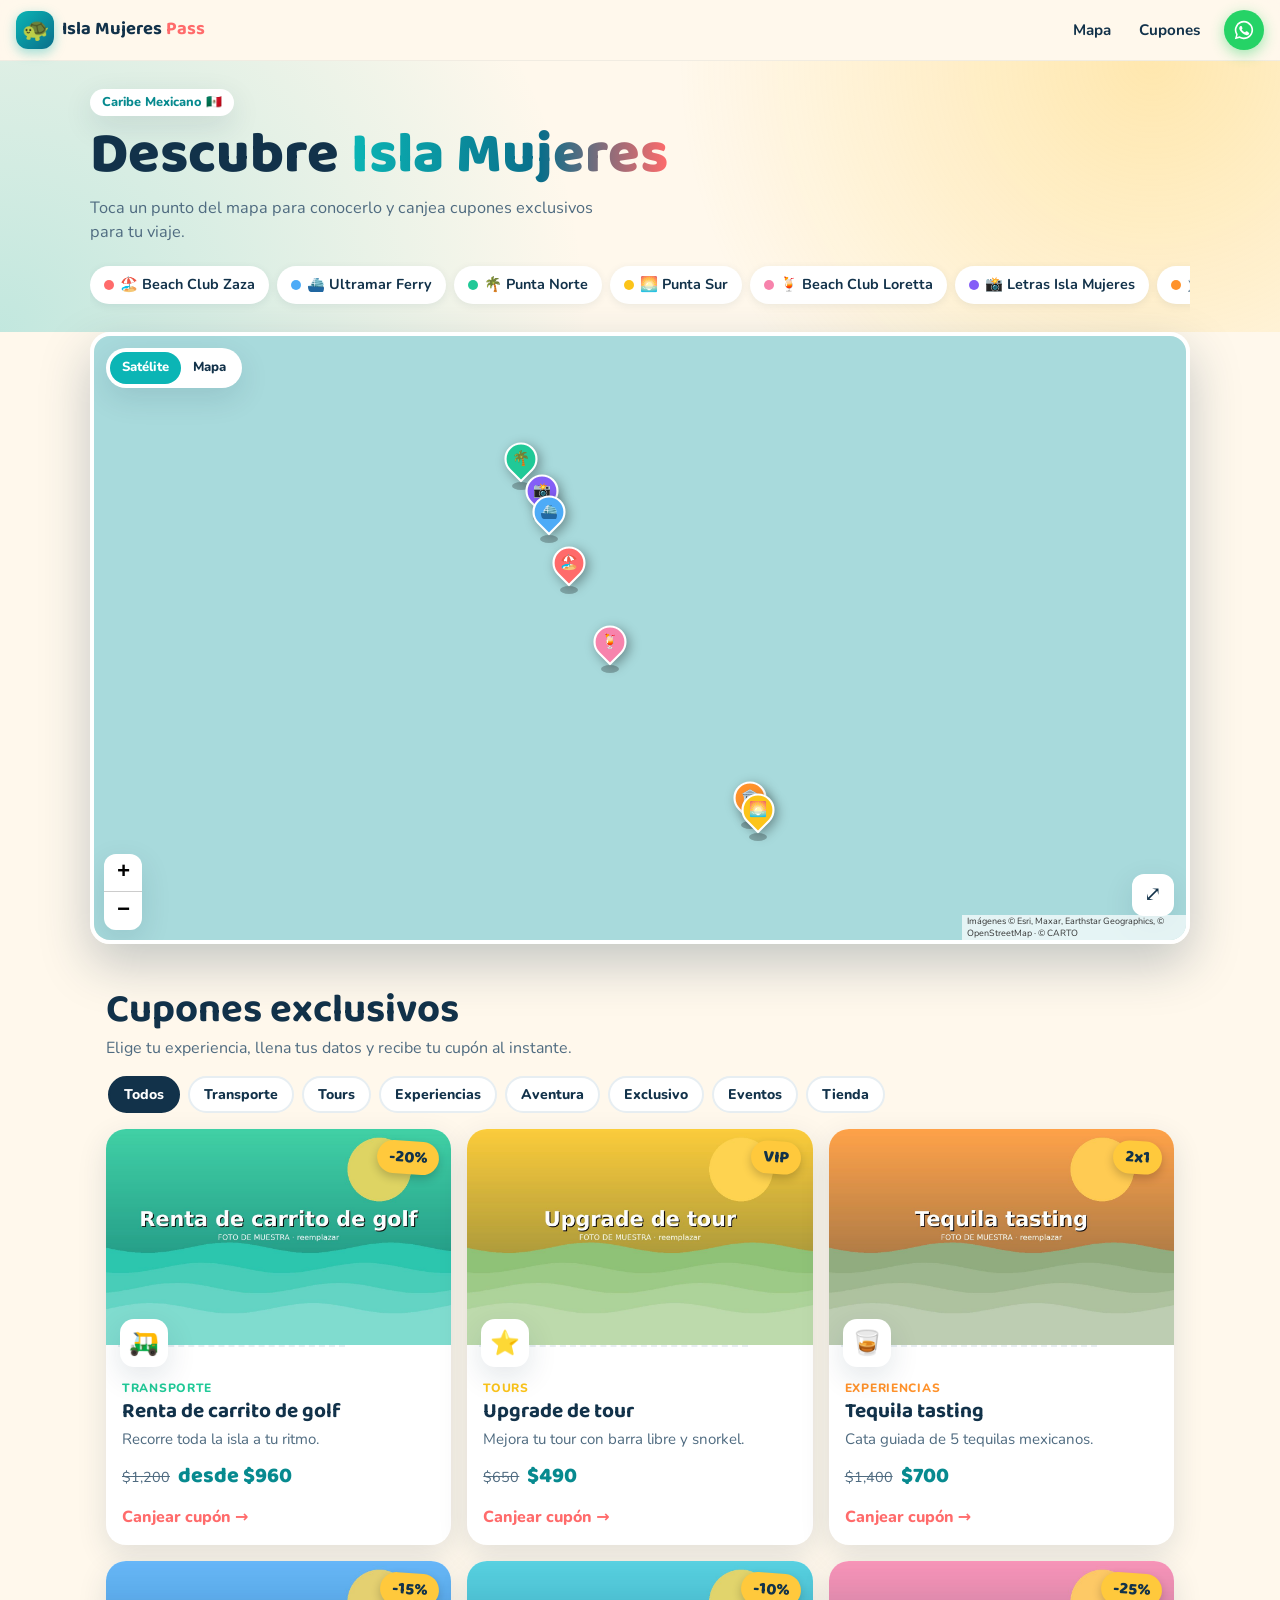
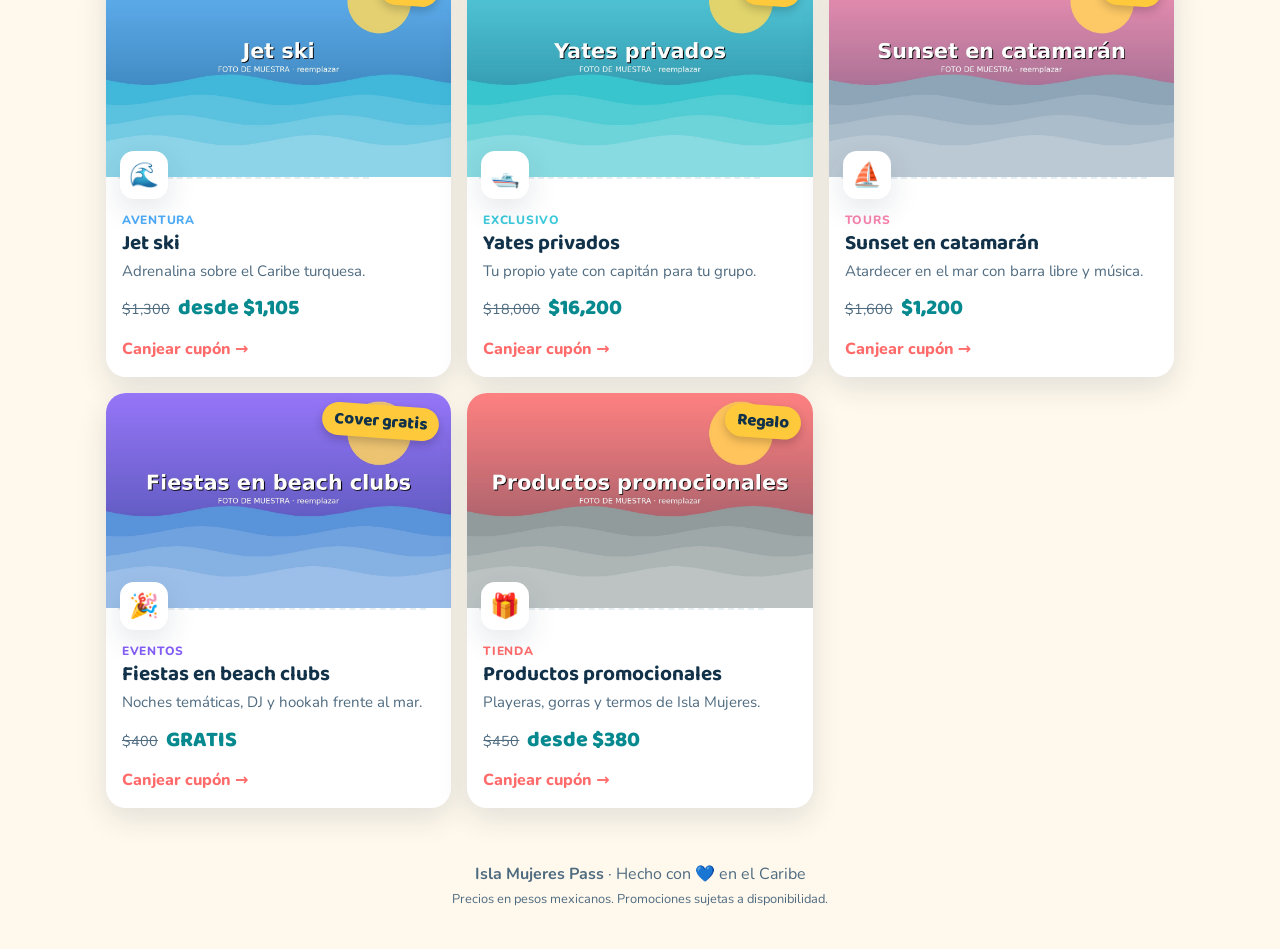
==== sitio/index.html @ ceb8c00b "Landing Isla Mujeres Pass v1: mapa interactivo, cupones, WhatsApp y Google Wallet - Mapa Leaflet con" ====
<!doctype html>
<html lang="es">
<head>
  <meta charset="utf-8">
  <meta name="viewport" content="width=device-width, initial-scale=1, viewport-fit=cover">
  <title>Isla Mujeres Pass · Mapa y cupones</title>
  <meta name="description" content="Mapa interactivo de Isla Mujeres y cupones de descuento en carritos de golf, catamarán, jet ski, beach clubs y más.">
  <meta name="theme-color" content="#0bb5b5">
  <meta property="og:title" content="Isla Mujeres Pass">
  <meta property="og:description" content="Explora la isla en el mapa y canjea cupones exclusivos.">
  <meta property="og:image" content="assets/img/og.jpg">
  <link rel="icon" href="assets/img/icono.png">
  <link rel="preconnect" href="https://fonts.googleapis.com">
  <link rel="preconnect" href="https://fonts.gstatic.com" crossorigin>
  <link href="https://fonts.googleapis.com/css2?family=Baloo+2:wght@600;700;800&family=Nunito:wght@400;600;700;800&display=swap" rel="stylesheet">
  <link rel="stylesheet" href="assets/vendor/leaflet/leaflet.css">
  <link rel="stylesheet" href="assets/css/estilos.css">
</head>
<body>
  <header class="barra">
    <a href="#inicio" class="marca" aria-label="Inicio">
      <span class="marca__logo">🐢</span>
      <span class="marca__texto">Isla Mujeres <b>Pass</b></span>
    </a>
    <nav class="barra__nav" aria-label="Secciones">
      <a href="#mapa">Mapa</a>
      <a href="#cupones">Cupones</a>
    </nav>
    <a class="btn-wa-mini" id="wa-header" target="_blank" rel="noopener" aria-label="Escríbenos por WhatsApp">
      <svg viewBox="0 0 24 24" aria-hidden="true"><path fill="currentColor" d="M12 2a10 10 0 0 0-8.6 15.1L2 22l5-1.3A10 10 0 1 0 12 2Zm0 18.2c-1.5 0-3-.4-4.3-1.2l-.3-.2-3 .8.8-2.9-.2-.3A8.2 8.2 0 1 1 12 20.2Zm4.5-6.1c-.2-.1-1.5-.7-1.7-.8-.2-.1-.4-.1-.6.1l-.8 1c-.1.2-.3.2-.5.1a6.7 6.7 0 0 1-3.3-2.9c-.3-.4.2-.4.7-1.3.1-.2 0-.3 0-.5l-.8-1.8c-.2-.5-.4-.4-.6-.4h-.5a1 1 0 0 0-.7.3 3 3 0 0 0-.9 2.2 5.2 5.2 0 0 0 1.1 2.8 11.9 11.9 0 0 0 4.6 4c1.7.7 2.4.8 3.2.7.5-.1 1.5-.6 1.8-1.2.2-.6.2-1.1.1-1.2l-.5-.2Z"/></svg>
    </a>
  </header>

  <main id="inicio">
    <section class="hero">
      <div class="hero__texto">
        <p class="hero__pre">Caribe Mexicano 🇲🇽</p>
        <h1>Descubre <span>Isla Mujeres</span></h1>
        <p class="hero__sub">Toca un punto del mapa para conocerlo y canjea cupones exclusivos para tu viaje.</p>
      </div>
      <div class="chips" id="chips-puntos" role="list" aria-label="Puntos de interés"></div>
    </section>

    <section id="mapa" class="seccion-mapa" aria-label="Mapa interactivo">
      <div class="mapa-marco">
        <div id="mapa-leaflet"></div>
        <div class="mapa-capas" role="group" aria-label="Tipo de mapa">
          <button type="button" data-capa="satelite" class="activo">Satélite</button>
          <button type="button" data-capa="calles">Mapa</button>
        </div>
        <button type="button" class="mapa-reset" id="mapa-reset" aria-label="Ver toda la isla">⤢</button>
      </div>
    </section>

    <section id="cupones" class="seccion-cupones">
      <div class="seccion__titulo">
        <h2>Cupones exclusivos</h2>
        <p>Elige tu experiencia, llena tus datos y recibe tu cupón al instante.</p>
      </div>
      <div class="filtros" id="filtros" role="tablist" aria-label="Filtrar cupones"></div>
      <div class="cupones" id="lista-cupones"></div>
    </section>
  </main>

  <footer class="pie">
    <p><b>Isla Mujeres Pass</b> · Hecho con 💙 en el Caribe</p>
    <p class="pie__chico">Precios en pesos mexicanos. Promociones sujetas a disponibilidad.</p>
  </footer>

  <!-- Modal reutilizable (hoja inferior en móvil, ventana centrada en escritorio) -->
  <div class="modal" id="modal" aria-hidden="true">
    <div class="modal__fondo" data-cerrar></div>
    <div class="modal__hoja" role="dialog" aria-modal="true" aria-labelledby="modal-titulo">
      <button type="button" class="modal__cerrar" data-cerrar aria-label="Cerrar">✕</button>
      <div class="modal__contenido" id="modal-contenido"></div>
    </div>
  </div>

  <div class="aviso" id="aviso" role="status" aria-live="polite"></div>

  <script src="assets/vendor/leaflet/leaflet.js"></script>
  <script src="assets/vendor/qrcode.js"></script>
  <script src="assets/js/datos.js"></script>
  <script src="assets/js/app.js"></script>
</body>
</html>
---- sitio/assets/vendor/leaflet/leaflet.css ----
/* required styles */

.leaflet-pane,
.leaflet-tile,
.leaflet-marker-icon,
.leaflet-marker-shadow,
.leaflet-tile-container,
.leaflet-pane > svg,
.leaflet-pane > canvas,
.leaflet-zoom-box,
.leaflet-image-layer,
.leaflet-layer {
	position: absolute;
	left: 0;
	top: 0;
	}
.leaflet-container {
	overflow: hidden;
	}
.leaflet-tile,
.leaflet-marker-icon,
.leaflet-marker-shadow {
	-webkit-user-select: none;
	   -moz-user-select: none;
	        user-select: none;
	  -webkit-user-drag: none;
	}
/* Prevents IE11 from highlighting tiles in blue */
.leaflet-tile::selection {
	background: transparent;
}
/* Safari renders non-retina tile on retina better with this, but Chrome is worse */
.leaflet-safari .leaflet-tile {
	image-rendering: -webkit-optimize-contrast;
	}
/* hack that prevents hw layers "stretching" when loading new tiles */
.leaflet-safari .leaflet-tile-container {
	width: 1600px;
	height: 1600px;
	-webkit-transform-origin: 0 0;
	}
.leaflet-marker-icon,
.leaflet-marker-shadow {
	display: block;
	}
/* .leaflet-container svg: reset svg max-width decleration shipped in Joomla! (joomla.org) 3.x */
/* .leaflet-container img: map is broken in FF if you have max-width: 100% on tiles */
.leaflet-container .leaflet-overlay-pane svg {
	max-width: none !important;
	max-height: none !important;
	}
.leaflet-container .leaflet-marker-pane img,
.leaflet-container .leaflet-shadow-pane img,
.leaflet-container .leaflet-tile-pane img,
.leaflet-container img.leaflet-image-layer,
.leaflet-container .leaflet-tile {
	max-width: none !important;
	max-height: none !important;
	width: auto;
	padding: 0;
	}

.leaflet-container img.leaflet-tile {
	/* See: https://bugs.chromium.org/p/chromium/issues/detail?id=600120 */
	mix-blend-mode: plus-lighter;
}

.leaflet-container.leaflet-touch-zoom {
	-ms-touch-action: pan-x pan-y;
	touch-action: pan-x pan-y;
	}
.leaflet-container.leaflet-touch-drag {
	-ms-touch-action: pinch-zoom;
	/* Fallback for FF which doesn't support pinch-zoom */
	touch-action: none;
	touch-action: pinch-zoom;
}
.leaflet-container.leaflet-touch-drag.leaflet-touch-zoom {
	-ms-touch-action: none;
	touch-action: none;
}
.leaflet-container {
	-webkit-tap-highlight-color: transparent;
}
.leaflet-container a {
	-webkit-tap-highlight-color: rgba(51, 181, 229, 0.4);
}
.leaflet-tile {
	filter: inherit;
	visibility: hidden;
	}
.leaflet-tile-loaded {
	visibility: inherit;
	}
.leaflet-zoom-box {
	width: 0;
	height: 0;
	-moz-box-sizing: border-box;
	     box-sizing: border-box;
	z-index: 800;
	}
/* workaround for https://bugzilla.mozilla.org/show_bug.cgi?id=888319 */
.leaflet-overlay-pane svg {
	-moz-user-select: none;
	}

.leaflet-pane         { z-index: 400; }

.leaflet-tile-pane    { z-index: 200; }
.leaflet-overlay-pane { z-index: 400; }
.leaflet-shadow-pane  { z-index: 500; }
.leaflet-marker-pane  { z-index: 600; }
.leaflet-tooltip-pane   { z-index: 650; }
.leaflet-popup-pane   { z-index: 700; }

.leaflet-map-pane canvas { z-index: 100; }
.leaflet-map-pane svg    { z-index: 200; }

.leaflet-vml-shape {
	width: 1px;
	height: 1px;
	}
.lvml {
	behavior: url(#default#VML);
	display: inline-block;
	position: absolute;
	}


/* control positioning */

.leaflet-control {
	position: relative;
	z-index: 800;
	pointer-events: visiblePainted; /* IE 9-10 doesn't have auto */
	pointer-events: auto;
	}
.leaflet-top,
.leaflet-bottom {
	position: absolute;
	z-index: 1000;
	pointer-events: none;
	}
.leaflet-top {
	top: 0;
	}
.leaflet-right {
	right: 0;
	}
.leaflet-bottom {
	bottom: 0;
	}
.leaflet-left {
	left: 0;
	}
.leaflet-control {
	float: left;
	clear: both;
	}
.leaflet-right .leaflet-control {
	float: right;
	}
.leaflet-top .leaflet-control {
	margin-top: 10px;
	}
.leaflet-bottom .leaflet-control {
	margin-bottom: 10px;
	}
.leaflet-left .leaflet-control {
	margin-left: 10px;
	}
.leaflet-right .leaflet-control {
	margin-right: 10px;
	}


/* zoom and fade animations */

.leaflet-fade-anim .leaflet-popup {
	opacity: 0;
	-webkit-transition: opacity 0.2s linear;
	   -moz-transition: opacity 0.2s linear;
	        transition: opacity 0.2s linear;
	}
.leaflet-fade-anim .leaflet-map-pane .leaflet-popup {
	opacity: 1;
	}
.leaflet-zoom-animated {
	-webkit-transform-origin: 0 0;
	    -ms-transform-origin: 0 0;
	        transform-origin: 0 0;
	}
svg.leaflet-zoom-animated {
	will-change: transform;
}

.leaflet-zoom-anim .leaflet-zoom-animated {
	-webkit-transition: -webkit-transform 0.25s cubic-bezier(0,0,0.25,1);
	   -moz-transition:    -moz-transform 0.25s cubic-bezier(0,0,0.25,1);
	        transition:         transform 0.25s cubic-bezier(0,0,0.25,1);
	}
.leaflet-zoom-anim .leaflet-tile,
.leaflet-pan-anim .leaflet-tile {
	-webkit-transition: none;
	   -moz-transition: none;
	        transition: none;
	}

.leaflet-zoom-anim .leaflet-zoom-hide {
	visibility: hidden;
	}


/* cursors */

.leaflet-interactive {
	cursor: pointer;
	}
.leaflet-grab {
	cursor: -webkit-grab;
	cursor:    -moz-grab;
	cursor:         grab;
	}
.leaflet-crosshair,
.leaflet-crosshair .leaflet-interactive {
	cursor: crosshair;
	}
.leaflet-popup-pane,
.leaflet-control {
	cursor: auto;
	}
.leaflet-dragging .leaflet-grab,
.leaflet-dragging .leaflet-grab .leaflet-interactive,
.leaflet-dragging .leaflet-marker-draggable {
	cursor: move;
	cursor: -webkit-grabbing;
	cursor:    -moz-grabbing;
	cursor:         grabbing;
	}

/* marker & overlays interactivity */
.leaflet-marker-icon,
.leaflet-marker-shadow,
.leaflet-image-layer,
.leaflet-pane > svg path,
.leaflet-tile-container {
	pointer-events: none;
	}

.leaflet-marker-icon.leaflet-interactive,
.leaflet-image-layer.leaflet-interactive,
.leaflet-pane > svg path.leaflet-interactive,
svg.leaflet-image-layer.leaflet-interactive path {
	pointer-events: visiblePainted; /* IE 9-10 doesn't have auto */
	pointer-events: auto;
	}

/* visual tweaks */

.leaflet-container {
	background: #ddd;
	outline-offset: 1px;
	}
.leaflet-container a {
	color: #0078A8;
	}
.leaflet-zoom-box {
	border: 2px dotted #38f;
	background: rgba(255,255,255,0.5);
	}


/* general typography */
.leaflet-container {
	font-family: "Helvetica Neue", Arial, Helvetica, sans-serif;
	font-size: 12px;
	font-size: 0.75rem;
	line-height: 1.5;
	}


/* general toolbar styles */

.leaflet-bar {
	box-shadow: 0 1px 5px rgba(0,0,0,0.65);
	border-radius: 4px;
	}
.leaflet-bar a {
	background-color: #fff;
	border-bottom: 1px solid #ccc;
	width: 26px;
	height: 26px;
	line-height: 26px;
	display: block;
	text-align: center;
	text-decoration: none;
	color: black;
	}
.leaflet-bar a,
.leaflet-control-layers-toggle {
	background-position: 50% 50%;
	background-repeat: no-repeat;
	display: block;
	}
.leaflet-bar a:hover,
.leaflet-bar a:focus {
	background-color: #f4f4f4;
	}
.leaflet-bar a:first-child {
	border-top-left-radius: 4px;
	border-top-right-radius: 4px;
	}
.leaflet-bar a:last-child {
	border-bottom-left-radius: 4px;
	border-bottom-right-radius: 4px;
	border-bottom: none;
	}
.leaflet-bar a.leaflet-disabled {
	cursor: default;
	background-color: #f4f4f4;
	color: #bbb;
	}

.leaflet-touch .leaflet-bar a {
	width: 30px;
	height: 30px;
	line-height: 30px;
	}
.leaflet-touch .leaflet-bar a:first-child {
	border-top-left-radius: 2px;
	border-top-right-radius: 2px;
	}
.leaflet-touch .leaflet-bar a:last-child {
	border-bottom-left-radius: 2px;
	border-bottom-right-radius: 2px;
	}

/* zoom control */

.leaflet-control-zoom-in,
.leaflet-control-zoom-out {
	font: bold 18px 'Lucida Console', Monaco, monospace;
	text-indent: 1px;
	}

.leaflet-touch .leaflet-control-zoom-in, .leaflet-touch .leaflet-control-zoom-out  {
	font-size: 22px;
	}


/* layers control */

.leaflet-control-layers {
	box-shadow: 0 1px 5px rgba(0,0,0,0.4);
	background: #fff;
	border-radius: 5px;
	}
.leaflet-control-layers-toggle {
	background-image: url(images/layers.png);
	width: 36px;
	height: 36px;
	}
.leaflet-retina .leaflet-control-layers-toggle {
	background-image: url(images/layers-2x.png);
	background-size: 26px 26px;
	}
.leaflet-touch .leaflet-control-layers-toggle {
	width: 44px;
	height: 44px;
	}
.leaflet-control-layers .leaflet-control-layers-list,
.leaflet-control-layers-expanded .leaflet-control-layers-toggle {
	display: none;
	}
.leaflet-control-layers-expanded .leaflet-control-layers-list {
	display: block;
	position: relative;
	}
.leaflet-control-layers-expanded {
	padding: 6px 10px 6px 6px;
	color: #333;
	background: #fff;
	}
.leaflet-control-layers-scrollbar {
	overflow-y: scroll;
	overflow-x: hidden;
	padding-right: 5px;
	}
.leaflet-control-layers-selector {
	margin-top: 2px;
	position: relative;
	top: 1px;
	}
.leaflet-control-layers label {
	display: block;
	font-size: 13px;
	font-size: 1.08333em;
	}
.leaflet-control-layers-separator {
	height: 0;
	border-top: 1px solid #ddd;
	margin: 5px -10px 5px -6px;
	}

/* Default icon URLs */
.leaflet-default-icon-path { /* used only in path-guessing heuristic, see L.Icon.Default */
	background-image: url(images/marker-icon.png);
	}


/* attribution and scale controls */

.leaflet-container .leaflet-control-attribution {
	background: #fff;
	background: rgba(255, 255, 255, 0.8);
	margin: 0;
	}
.leaflet-control-attribution,
.leaflet-control-scale-line {
	padding: 0 5px;
	color: #333;
	line-height: 1.4;
	}
.leaflet-control-attribution a {
	text-decoration: none;
	}
.leaflet-control-attribution a:hover,
.leaflet-control-attribution a:focus {
	text-decoration: underline;
	}
.leaflet-attribution-flag {
	display: inline !important;
	vertical-align: baseline !important;
	width: 1em;
	height: 0.6669em;
	}
.leaflet-left .leaflet-control-scale {
	margin-left: 5px;
	}
.leaflet-bottom .leaflet-control-scale {
	margin-bottom: 5px;
	}
.leaflet-control-scale-line {
	border: 2px solid #777;
	border-top: none;
	line-height: 1.1;
	padding: 2px 5px 1px;
	white-space: nowrap;
	-moz-box-sizing: border-box;
	     box-sizing: border-box;
	background: rgba(255, 255, 255, 0.8);
	text-shadow: 1px 1px #fff;
	}
.leaflet-control-scale-line:not(:first-child) {
	border-top: 2px solid #777;
	border-bottom: none;
	margin-top: -2px;
	}
.leaflet-control-scale-line:not(:first-child):not(:last-child) {
	border-bottom: 2px solid #777;
	}

.leaflet-touch .leaflet-control-attribution,
.leaflet-touch .leaflet-control-layers,
.leaflet-touch .leaflet-bar {
	box-shadow: none;
	}
.leaflet-touch .leaflet-control-layers,
.leaflet-touch .leaflet-bar {
	border: 2px solid rgba(0,0,0,0.2);
	background-clip: padding-box;
	}


/* popup */

.leaflet-popup {
	position: absolute;
	text-align: center;
	margin-bottom: 20px;
	}
.leaflet-popup-content-wrapper {
	padding: 1px;
	text-align: left;
	border-radius: 12px;
	}
.leaflet-popup-content {
	margin: 13px 24px 13px 20px;
	line-height: 1.3;
	font-size: 13px;
	font-size: 1.08333em;
	min-height: 1px;
	}
.leaflet-popup-content p {
	margin: 17px 0;
	margin: 1.3em 0;
	}
.leaflet-popup-tip-container {
	width: 40px;
	height: 20px;
	position: absolute;
	left: 50%;
	margin-top: -1px;
	margin-left: -20px;
	overflow: hidden;
	pointer-events: none;
	}
.leaflet-popup-tip {
	width: 17px;
	height: 17px;
	padding: 1px;

	margin: -10px auto 0;
	pointer-events: auto;

	-webkit-transform: rotate(45deg);
	   -moz-transform: rotate(45deg);
	    -ms-transform: rotate(45deg);
	        transform: rotate(45deg);
	}
.leaflet-popup-content-wrapper,
.leaflet-popup-tip {
	background: white;
	color: #333;
	box-shadow: 0 3px 14px rgba(0,0,0,0.4);
	}
.leaflet-container a.leaflet-popup-close-button {
	position: absolute;
	top: 0;
	right: 0;
	border: none;
	text-align: center;
	width: 24px;
	height: 24px;
	font: 16px/24px Tahoma, Verdana, sans-serif;
	color: #757575;
	text-decoration: none;
	background: transparent;
	}
.leaflet-container a.leaflet-popup-close-button:hover,
.leaflet-container a.leaflet-popup-close-button:focus {
	color: #585858;
	}
.leaflet-popup-scrolled {
	overflow: auto;
	}

.leaflet-oldie .leaflet-popup-content-wrapper {
	-ms-zoom: 1;
	}
.leaflet-oldie .leaflet-popup-tip {
	width: 24px;
	margin: 0 auto;

	-ms-filter: "progid:DXImageTransform.Microsoft.Matrix(M11=0.70710678, M12=0.70710678, M21=-0.70710678, M22=0.70710678)";
	filter: progid:DXImageTransform.Microsoft.Matrix(M11=0.70710678, M12=0.70710678, M21=-0.70710678, M22=0.70710678);
	}

.leaflet-oldie .leaflet-control-zoom,
.leaflet-oldie .leaflet-control-layers,
.leaflet-oldie .leaflet-popup-content-wrapper,
.leaflet-oldie .leaflet-popup-tip {
	border: 1px solid #999;
	}


/* div icon */

.leaflet-div-icon {
	background: #fff;
	border: 1px solid #666;
	}


/* Tooltip */
/* Base styles for the element that has a tooltip */
.leaflet-tooltip {
	position: absolute;
	padding: 6px;
	background-color: #fff;
	border: 1px solid #fff;
	border-radius: 3px;
	color: #222;
	white-space: nowrap;
	-webkit-user-select: none;
	-moz-user-select: none;
	-ms-user-select: none;
	user-select: none;
	pointer-events: none;
	box-shadow: 0 1px 3px rgba(0,0,0,0.4);
	}
.leaflet-tooltip.leaflet-interactive {
	cursor: pointer;
	pointer-events: auto;
	}
.leaflet-tooltip-top:before,
.leaflet-tooltip-bottom:before,
.leaflet-tooltip-left:before,
.leaflet-tooltip-right:before {
	position: absolute;
	pointer-events: none;
	border: 6px solid transparent;
	background: transparent;
	content: "";
	}

/* Directions */

.leaflet-tooltip-bottom {
	margin-top: 6px;
}
.leaflet-tooltip-top {
	margin-top: -6px;
}
.leaflet-tooltip-bottom:before,
.leaflet-tooltip-top:before {
	left: 50%;
	margin-left: -6px;
	}
.leaflet-tooltip-top:before {
	bottom: 0;
	margin-bottom: -12px;
	border-top-color: #fff;
	}
.leaflet-tooltip-bottom:before {
	top: 0;
	margin-top: -12px;
	margin-left: -6px;
	border-bottom-color: #fff;
	}
.leaflet-tooltip-left {
	margin-left: -6px;
}
.leaflet-tooltip-right {
	margin-left: 6px;
}
.leaflet-tooltip-left:before,
.leaflet-tooltip-right:before {
	top: 50%;
	margin-top: -6px;
	}
.leaflet-tooltip-left:before {
	right: 0;
	margin-right: -12px;
	border-left-color: #fff;
	}
.leaflet-tooltip-right:before {
	left: 0;
	margin-left: -12px;
	border-right-color: #fff;
	}

/* Printing */

@media print {
	/* Prevent printers from removing background-images of controls. */
	.leaflet-control {
		-webkit-print-color-adjust: exact;
		print-color-adjust: exact;
		}
	}
---- sitio/assets/css/estilos.css ----
/* ===== Isla Mujeres Pass · estilos ===== */
:root {
  --turquesa: #0bb5b5;
  --turquesa-osc: #078a8f;
  --mar: #0a6e8a;
  --coral: #ff6b6b;
  --sol: #ffc93c;
  --arena: #fff8ec;
  --tinta: #12324a;
  --tinta-suave: #4f6b80;
  --blanco: #ffffff;
  --linea: #e7eef2;
  --wa: #25d366;
  --radio: 20px;
  --sombra: 0 10px 30px rgba(18, 50, 74, .12);
  --sombra-fuerte: 0 20px 50px rgba(18, 50, 74, .25);
  --fuente-titulo: "Baloo 2", system-ui, sans-serif;
  --fuente: "Nunito", system-ui, -apple-system, "Segoe UI", sans-serif;
}

* { box-sizing: border-box; }
html { scroll-behavior: smooth; -webkit-text-size-adjust: 100%; }
body {
  margin: 0;
  font-family: var(--fuente);
  color: var(--tinta);
  background: var(--arena);
  line-height: 1.5;
  overflow-x: hidden;
}
img { max-width: 100%; display: block; }
button, input, select, textarea { font: inherit; color: inherit; }
a { color: inherit; }
h1, h2, h3 { font-family: var(--fuente-titulo); line-height: 1.1; margin: 0; }

/* ----- Barra superior ----- */
.barra {
  position: sticky; top: 0; z-index: 1000;
  display: flex; align-items: center; gap: 12px;
  padding: 10px 16px; padding-top: max(10px, env(safe-area-inset-top));
  background: rgba(255, 248, 236, .88);
  backdrop-filter: blur(12px); -webkit-backdrop-filter: blur(12px);
  border-bottom: 1px solid rgba(18, 50, 74, .06);
}
.marca { display: flex; align-items: center; gap: 8px; text-decoration: none; margin-right: auto; }
.marca__logo {
  width: 38px; height: 38px; display: grid; place-items: center; font-size: 22px;
  background: linear-gradient(135deg, var(--turquesa), var(--mar)); border-radius: 12px;
  box-shadow: 0 4px 12px rgba(11, 181, 181, .4);
}
.marca__texto { font-family: var(--fuente-titulo); font-size: 1.15rem; font-weight: 700; }
.marca__texto b { color: var(--coral); }
.barra__nav { display: flex; gap: 4px; }
.barra__nav a {
  text-decoration: none; font-weight: 700; font-size: .95rem; padding: 8px 12px; border-radius: 999px;
}
.barra__nav a:hover { background: rgba(11, 181, 181, .12); }
.btn-wa-mini {
  width: 40px; height: 40px; display: grid; place-items: center; border-radius: 50%;
  background: var(--wa); color: #fff; box-shadow: 0 4px 14px rgba(37, 211, 102, .45);
}
.btn-wa-mini svg { width: 22px; height: 22px; }
@media (max-width: 420px) { .barra__nav { display: none; } }

/* ----- Hero ----- */
.hero {
  position: relative;
  padding: 28px 16px 18px;
  background:
    radial-gradient(circle at 90% 0%, rgba(255, 201, 60, .35), transparent 40%),
    radial-gradient(circle at 0% 100%, rgba(11, 181, 181, .25), transparent 45%);
}
.hero__texto { max-width: 1100px; margin: 0 auto; }
.hero__pre {
  display: inline-block; margin: 0 0 8px; padding: 4px 12px; border-radius: 999px;
  background: var(--blanco); font-weight: 800; font-size: .8rem; color: var(--turquesa-osc);
  box-shadow: var(--sombra);
}
.hero h1 { font-size: clamp(2.1rem, 8vw, 3.6rem); font-weight: 800; }
.hero h1 span {
  background: linear-gradient(90deg, var(--turquesa), var(--mar) 60%, var(--coral));
  -webkit-background-clip: text; background-clip: text; color: transparent;
}
.hero__sub { margin: 8px 0 0; color: var(--tinta-suave); font-size: 1.02rem; max-width: 520px; }

.chips {
  display: flex; gap: 8px; overflow-x: auto; scroll-snap-type: x mandatory;
  max-width: 1100px; margin: 18px auto 0; padding: 4px 2px 10px;
  scrollbar-width: none;
}
.chips::-webkit-scrollbar { display: none; }
.chip {
  flex: 0 0 auto; scroll-snap-align: start;
  display: inline-flex; align-items: center; gap: 6px;
  padding: 8px 14px; border: 0; border-radius: 999px; cursor: pointer;
  background: var(--blanco); font-weight: 700; font-size: .9rem; box-shadow: 0 2px 8px rgba(18, 50, 74, .08);
  transition: transform .15s ease, background .2s ease;
}
.chip:active { transform: scale(.96); }
.chip .punto { width: 10px; height: 10px; border-radius: 50%; }

/* ----- Mapa ----- */
.seccion-mapa { padding: 0 16px; }
.mapa-marco {
  position: relative; max-width: 1100px; margin: 0 auto;
  height: min(68vh, 620px); min-height: 380px;
  border-radius: var(--radio); overflow: hidden; box-shadow: var(--sombra-fuerte);
  border: 4px solid var(--blanco);
}
#mapa-leaflet { position: absolute; inset: 0; background: #a8dadc; }
.mapa-capas {
  position: absolute; z-index: 500; top: 12px; left: 12px;
  display: flex; background: var(--blanco); border-radius: 999px; padding: 4px; box-shadow: var(--sombra);
}
.mapa-capas button {
  border: 0; background: none; padding: 6px 12px; border-radius: 999px; font-weight: 800; font-size: .82rem; cursor: pointer;
}
.mapa-capas button.activo { background: var(--turquesa); color: #fff; }
.mapa-reset {
  position: absolute; z-index: 500; bottom: 24px; right: 12px; width: 42px; height: 42px;
  border: 0; border-radius: 12px; background: var(--blanco); box-shadow: var(--sombra);
  font-size: 1.3rem; cursor: pointer;
}
.leaflet-control-zoom { border: 0 !important; box-shadow: var(--sombra) !important; border-radius: 12px !important; overflow: hidden; }
.leaflet-control-zoom a { width: 38px !important; height: 38px !important; line-height: 38px !important; }
.leaflet-container { font-family: var(--fuente); }
.leaflet-control-attribution { font-size: 9px !important; background: rgba(255, 255, 255, .7) !important; max-width: 70%; }

/* Marcador personalizado */
.pin { background: none; border: 0; }
.pin__cuerpo {
  position: relative; width: 46px; height: 46px; border-radius: 50% 50% 50% 0;
  transform: rotate(-45deg); background: var(--c, var(--coral));
  border: 3px solid #fff; box-shadow: 0 6px 16px rgba(0, 0, 0, .35);
  display: grid; place-items: center;
  transition: transform .2s ease;
}
.pin__cuerpo span { transform: rotate(45deg); font-size: 20px; line-height: 1; }
.pin:hover .pin__cuerpo, .pin.activo .pin__cuerpo { transform: rotate(-45deg) scale(1.15); }
.pin__pulso {
  position: absolute; left: 50%; bottom: -8px; width: 18px; height: 8px; margin-left: -9px;
  border-radius: 50%; background: rgba(0, 0, 0, .25);
}
.pin__pulso::after {
  content: ""; position: absolute; inset: -10px -14px; border-radius: 50%;
  border: 2px solid var(--c, var(--coral)); opacity: 0; animation: pulso 2.2s ease-out infinite;
}
@keyframes pulso { 0% { transform: scale(.4); opacity: .9; } 100% { transform: scale(1.6); opacity: 0; } }
.pin__nombre {
  position: absolute; top: 54px; left: 50%; transform: translateX(-50%); white-space: nowrap;
  background: rgba(255, 255, 255, .95); padding: 2px 8px; border-radius: 999px;
  font-weight: 800; font-size: 11px; color: var(--tinta); box-shadow: 0 2px 8px rgba(0, 0, 0, .2);
  pointer-events: none;
}
.sin-nombres .pin__nombre { display: none; }
.sin-nombres .pin__cuerpo { transform: rotate(-45deg) scale(.72); }
.sin-nombres .pin:hover .pin__cuerpo, .sin-nombres .pin.activo .pin__cuerpo { transform: rotate(-45deg) scale(.9); }

/* ----- Cupones ----- */
.seccion-cupones { max-width: 1100px; margin: 0 auto; padding: 44px 16px 24px; }
.seccion__titulo h2 { font-size: clamp(1.8rem, 6vw, 2.5rem); }
.seccion__titulo p { margin: 4px 0 0; color: var(--tinta-suave); }
.filtros { display: flex; gap: 8px; overflow-x: auto; padding: 16px 2px 8px; scrollbar-width: none; }
.filtros::-webkit-scrollbar { display: none; }
.filtro {
  flex: 0 0 auto; border: 2px solid var(--linea); background: var(--blanco); border-radius: 999px;
  padding: 6px 14px; font-weight: 800; font-size: .88rem; cursor: pointer;
}
.filtro.activo { background: var(--tinta); border-color: var(--tinta); color: #fff; }

.cupones { display: grid; gap: 16px; grid-template-columns: repeat(auto-fill, minmax(260px, 1fr)); margin-top: 8px; }
.cupon {
  position: relative; display: flex; flex-direction: column; text-align: left;
  border: 0; padding: 0; cursor: pointer; background: var(--blanco); border-radius: var(--radio);
  overflow: hidden; box-shadow: var(--sombra); transition: transform .2s ease, box-shadow .2s ease;
  animation: aparecer .45s ease both;
}
.cupon:hover { transform: translateY(-4px); box-shadow: var(--sombra-fuerte); }
.cupon:active { transform: scale(.98); }
@keyframes aparecer { from { opacity: 0; transform: translateY(14px); } to { opacity: 1; transform: none; } }
.cupon__foto { position: relative; aspect-ratio: 16 / 10; background: var(--c); }
.cupon__foto img { width: 100%; height: 100%; object-fit: cover; }
.cupon__etiqueta {
  position: absolute; top: 12px; right: 12px; padding: 4px 12px; border-radius: 999px;
  background: var(--sol); color: var(--tinta); font-family: var(--fuente-titulo); font-weight: 800; font-size: 1.05rem;
  box-shadow: 0 4px 10px rgba(0, 0, 0, .2); transform: rotate(4deg);
}
.cupon__icono {
  position: absolute; left: 14px; bottom: -22px; width: 48px; height: 48px; display: grid; place-items: center;
  font-size: 24px; border-radius: 14px; background: var(--blanco); box-shadow: var(--sombra); z-index: 1;
}
.cupon__cuerpo { padding: 30px 16px 16px; position: relative; }
.cupon__cuerpo::before {
  content: ""; position: absolute; left: 12px; right: 12px; top: 0; border-top: 2px dashed var(--linea);
}
.cupon__cat { font-size: .75rem; font-weight: 800; letter-spacing: .06em; text-transform: uppercase; color: var(--c); }
.cupon h3 { font-size: 1.3rem; margin-top: 2px; }
.cupon p { margin: 4px 0 10px; color: var(--tinta-suave); font-size: .94rem; }
.cupon__precio { display: flex; align-items: baseline; gap: 8px; }
.cupon__precio .antes { text-decoration: line-through; color: var(--tinta-suave); font-size: .9rem; }
.cupon__precio .ahora { font-family: var(--fuente-titulo); font-weight: 800; font-size: 1.35rem; color: var(--turquesa-osc); }
.cupon__cta {
  margin-top: 12px; display: inline-flex; align-items: center; gap: 6px; font-weight: 800; color: var(--coral);
}

/* ----- Modal ----- */
.modal { position: fixed; inset: 0; z-index: 2000; display: none; }
.modal.abierto { display: block; }
.modal__fondo { position: absolute; inset: 0; background: rgba(10, 30, 45, .55); animation: fundido .25s ease; }
.modal__hoja {
  position: absolute; left: 0; right: 0; bottom: 0; max-height: 92vh; max-height: 92dvh;
  background: var(--blanco); border-radius: 26px 26px 0 0; overflow: hidden;
  display: flex; flex-direction: column; animation: subir .32s cubic-bezier(.2, .9, .3, 1.1);
  box-shadow: var(--sombra-fuerte);
}
.modal__hoja::before {
  content: ""; position: absolute; top: 8px; left: 50%; width: 44px; height: 5px; margin-left: -22px;
  border-radius: 99px; background: rgba(255, 255, 255, .8); z-index: 3;
}
.modal__contenido { overflow-y: auto; -webkit-overflow-scrolling: touch; padding-bottom: env(safe-area-inset-bottom); }
.modal__cerrar {
  position: absolute; top: 14px; right: 14px; z-index: 4; width: 38px; height: 38px; border-radius: 50%;
  border: 0; background: rgba(255, 255, 255, .92); box-shadow: var(--sombra); font-size: 1rem; cursor: pointer;
}
@media (min-width: 760px) {
  .modal__hoja {
    left: 50%; top: 50%; bottom: auto; width: min(720px, 92vw); max-height: 88vh;
    transform: translate(-50%, -50%); border-radius: 26px; animation: zoomIn .25s ease;
  }
  .modal__hoja::before { display: none; }
}
@keyframes fundido { from { opacity: 0; } }
@keyframes subir { from { transform: translateY(100%); } }
@keyframes zoomIn { from { opacity: 0; transform: translate(-50%, -46%) scale(.96); } }
body.sin-scroll { overflow: hidden; }

/* Galería */
.galeria { position: relative; background: var(--c, var(--turquesa)); }
.galeria__pista {
  display: flex; overflow-x: auto; scroll-snap-type: x mandatory; scrollbar-width: none; aspect-ratio: 16 / 10;
}
.galeria__pista::-webkit-scrollbar { display: none; }
.galeria__pista img { flex: 0 0 100%; width: 100%; height: 100%; object-fit: cover; scroll-snap-align: center; }
.galeria__puntos { position: absolute; bottom: 12px; left: 0; right: 0; display: flex; justify-content: center; gap: 6px; }
.galeria__puntos button {
  width: 8px; height: 8px; border-radius: 99px; border: 0; padding: 0; background: rgba(255, 255, 255, .6); cursor: pointer;
  transition: width .2s ease;
}
.galeria__puntos button.activo { width: 22px; background: #fff; }
.galeria__flecha {
  position: absolute; top: 50%; transform: translateY(-50%); width: 36px; height: 36px; border-radius: 50%; border: 0;
  background: rgba(255, 255, 255, .85); cursor: pointer; font-size: 1.1rem; display: none;
}
.galeria__flecha.izq { left: 10px; } .galeria__flecha.der { right: 10px; }
@media (hover: hover) { .galeria__flecha { display: block; } }

.ficha { padding: 20px 20px 28px; }
.ficha__tipo {
  display: inline-flex; align-items: center; gap: 6px; padding: 3px 10px; border-radius: 999px;
  background: color-mix(in srgb, var(--c) 15%, white); color: var(--tinta); font-weight: 800; font-size: .8rem;
}
.ficha h2 { font-size: 1.9rem; margin: 8px 0 6px; }
.ficha p { margin: 0 0 12px; color: var(--tinta-suave); }
.ficha h3 { font-size: 1.2rem; margin: 22px 0 10px; }
.lista-check { list-style: none; padding: 0; margin: 0; display: grid; gap: 8px; }
.lista-check li { display: flex; gap: 10px; align-items: flex-start; }
.lista-check li::before {
  content: "✓"; flex: 0 0 22px; height: 22px; border-radius: 50%; display: grid; place-items: center;
  background: var(--turquesa); color: #fff; font-size: .75rem; font-weight: 800; margin-top: 1px;
}

.precios { width: 100%; border-collapse: collapse; }
.precios td { padding: 10px 0; border-bottom: 1px dashed var(--linea); }
.precios td:last-child { text-align: right; white-space: nowrap; }
.precios .antes { text-decoration: line-through; color: var(--tinta-suave); font-size: .85rem; margin-right: 6px; }
.precios .ahora { font-weight: 800; color: var(--turquesa-osc); font-size: 1.1rem; }

.video {
  border-radius: 16px; overflow: hidden; background: #000; position: relative;
  max-width: 400px; margin: 0 auto;
}
.video iframe { width: 100%; height: 560px; border: 0; display: block; background: #fff; }
.video--vacio {
  background: linear-gradient(135deg, #feda75, #fa7e1e, #d62976, #962fbf, #4f5bd5);
  color: #fff; padding: 28px 20px; text-align: center; font-weight: 700;
}
.video--vacio span { display: block; font-size: 2rem; }

.acciones { display: grid; gap: 10px; margin-top: 22px; }
@media (min-width: 520px) { .acciones--2 { grid-template-columns: 1fr 1fr; } }

.btn {
  display: inline-flex; align-items: center; justify-content: center; gap: 8px;
  min-height: 52px; padding: 12px 20px; border: 0; border-radius: 16px; cursor: pointer;
  font-weight: 800; font-size: 1rem; text-decoration: none; text-align: center;
  transition: transform .12s ease, filter .2s ease, box-shadow .2s ease;
}
.btn:active { transform: scale(.97); }
.btn:hover { filter: brightness(1.05); }
.btn svg { width: 22px; height: 22px; flex: 0 0 auto; }
.btn--primario { background: linear-gradient(135deg, var(--turquesa), var(--mar)); color: #fff; box-shadow: 0 8px 20px rgba(11, 181, 181, .35); }
.btn--coral { background: linear-gradient(135deg, #ff8e72, var(--coral)); color: #fff; box-shadow: 0 8px 20px rgba(255, 107, 107, .35); }
.btn--wa { background: var(--wa); color: #fff; box-shadow: 0 8px 20px rgba(37, 211, 102, .35); }
.btn--claro { background: var(--arena); color: var(--tinta); border: 2px solid var(--linea); }
.btn--wallet { background: #000; color: #fff; border-radius: 999px; }
.btn--wallet img { height: 24px; width: auto; }
.btn[disabled] { opacity: .55; cursor: not-allowed; }

/* Formulario */
.form { display: grid; gap: 14px; margin-top: 8px; }
.form__fila { display: grid; gap: 14px; }
@media (min-width: 520px) { .form__fila { grid-template-columns: 1fr 1fr; } }
.campo label { display: block; font-weight: 800; font-size: .88rem; margin-bottom: 6px; }
.campo input, .campo select {
  width: 100%; min-height: 50px; padding: 12px 14px; border-radius: 14px; border: 2px solid var(--linea);
  background: #fbfdfe; font-size: 16px; outline: none; transition: border-color .2s ease, box-shadow .2s ease;
}
.campo input:focus, .campo select:focus { border-color: var(--turquesa); box-shadow: 0 0 0 4px rgba(11, 181, 181, .15); }
.campo.error input, .campo.error select { border-color: var(--coral); }
.campo__error { color: var(--coral); font-size: .82rem; font-weight: 700; margin-top: 4px; display: none; }
.campo.error .campo__error { display: block; }
.contador { display: flex; align-items: center; border: 2px solid var(--linea); border-radius: 14px; overflow: hidden; background: #fbfdfe; }
.contador button { width: 50px; min-height: 46px; border: 0; background: none; font-size: 1.4rem; font-weight: 800; cursor: pointer; color: var(--turquesa-osc); }
.contador input { border: 0 !important; text-align: center; box-shadow: none !important; min-height: 46px; background: none; }
.trampa { position: absolute; left: -9999px; width: 1px; height: 1px; overflow: hidden; }
.form__legal { font-size: .8rem; color: var(--tinta-suave); margin: 0; }

/* Éxito */
.exito { padding: 26px 20px 30px; text-align: center; }
.exito__icono {
  width: 76px; height: 76px; margin: 0 auto 10px; border-radius: 50%; display: grid; place-items: center;
  background: linear-gradient(135deg, var(--turquesa), var(--mar)); color: #fff; font-size: 2.2rem;
  animation: rebote .6s cubic-bezier(.3, 1.6, .5, 1);
}
@keyframes rebote { from { transform: scale(0); } }
.exito h2 { font-size: 1.8rem; }
.exito p { color: var(--tinta-suave); margin: 6px 0 0; }
.exito__codigo {
  display: inline-block; margin: 12px 0 4px; padding: 6px 16px; border-radius: 12px; background: var(--arena);
  font-family: ui-monospace, Menlo, monospace; font-weight: 800; font-size: 1.25rem; letter-spacing: .12em;
}
.exito__cupon { margin: 18px auto 0; max-width: 320px; border-radius: 18px; overflow: hidden; box-shadow: var(--sombra-fuerte); }
.exito__cupon canvas { width: 100%; height: auto; display: block; }
.exito .acciones { text-align: left; }
.exito__nota { font-size: .84rem; margin-top: 14px !important; }
.paso { display: flex; align-items: center; gap: 8px; font-weight: 800; color: var(--tinta); font-size: .9rem; margin: 22px 0 -10px; }
.paso b { width: 24px; height: 24px; border-radius: 50%; display: grid; place-items: center; background: var(--coral); color: #fff; font-size: .8rem; }

/* Aviso tipo toast */
.aviso {
  position: fixed; left: 50%; bottom: 24px; z-index: 3000; transform: translate(-50%, 140%);
  background: var(--tinta); color: #fff; padding: 12px 18px; border-radius: 14px; font-weight: 700;
  box-shadow: var(--sombra-fuerte); transition: transform .3s ease, opacity .3s ease; max-width: calc(100vw - 32px);
  opacity: 0; visibility: hidden;
}
.aviso.visible { transform: translate(-50%, 0); opacity: 1; visibility: visible; }

.cargando { display: inline-block; width: 18px; height: 18px; border: 3px solid rgba(255, 255, 255, .4); border-top-color: #fff; border-radius: 50%; animation: girar .8s linear infinite; }
@keyframes girar { to { transform: rotate(360deg); } }

.pie { text-align: center; padding: 30px 16px 40px; color: var(--tinta-suave); }
.pie p { margin: 0; }
.pie__chico { font-size: .8rem; margin-top: 4px !important; }

@media (prefers-reduced-motion: reduce) {
  *, *::before, *::after { animation: none !important; transition: none !important; scroll-behavior: auto !important; }
}
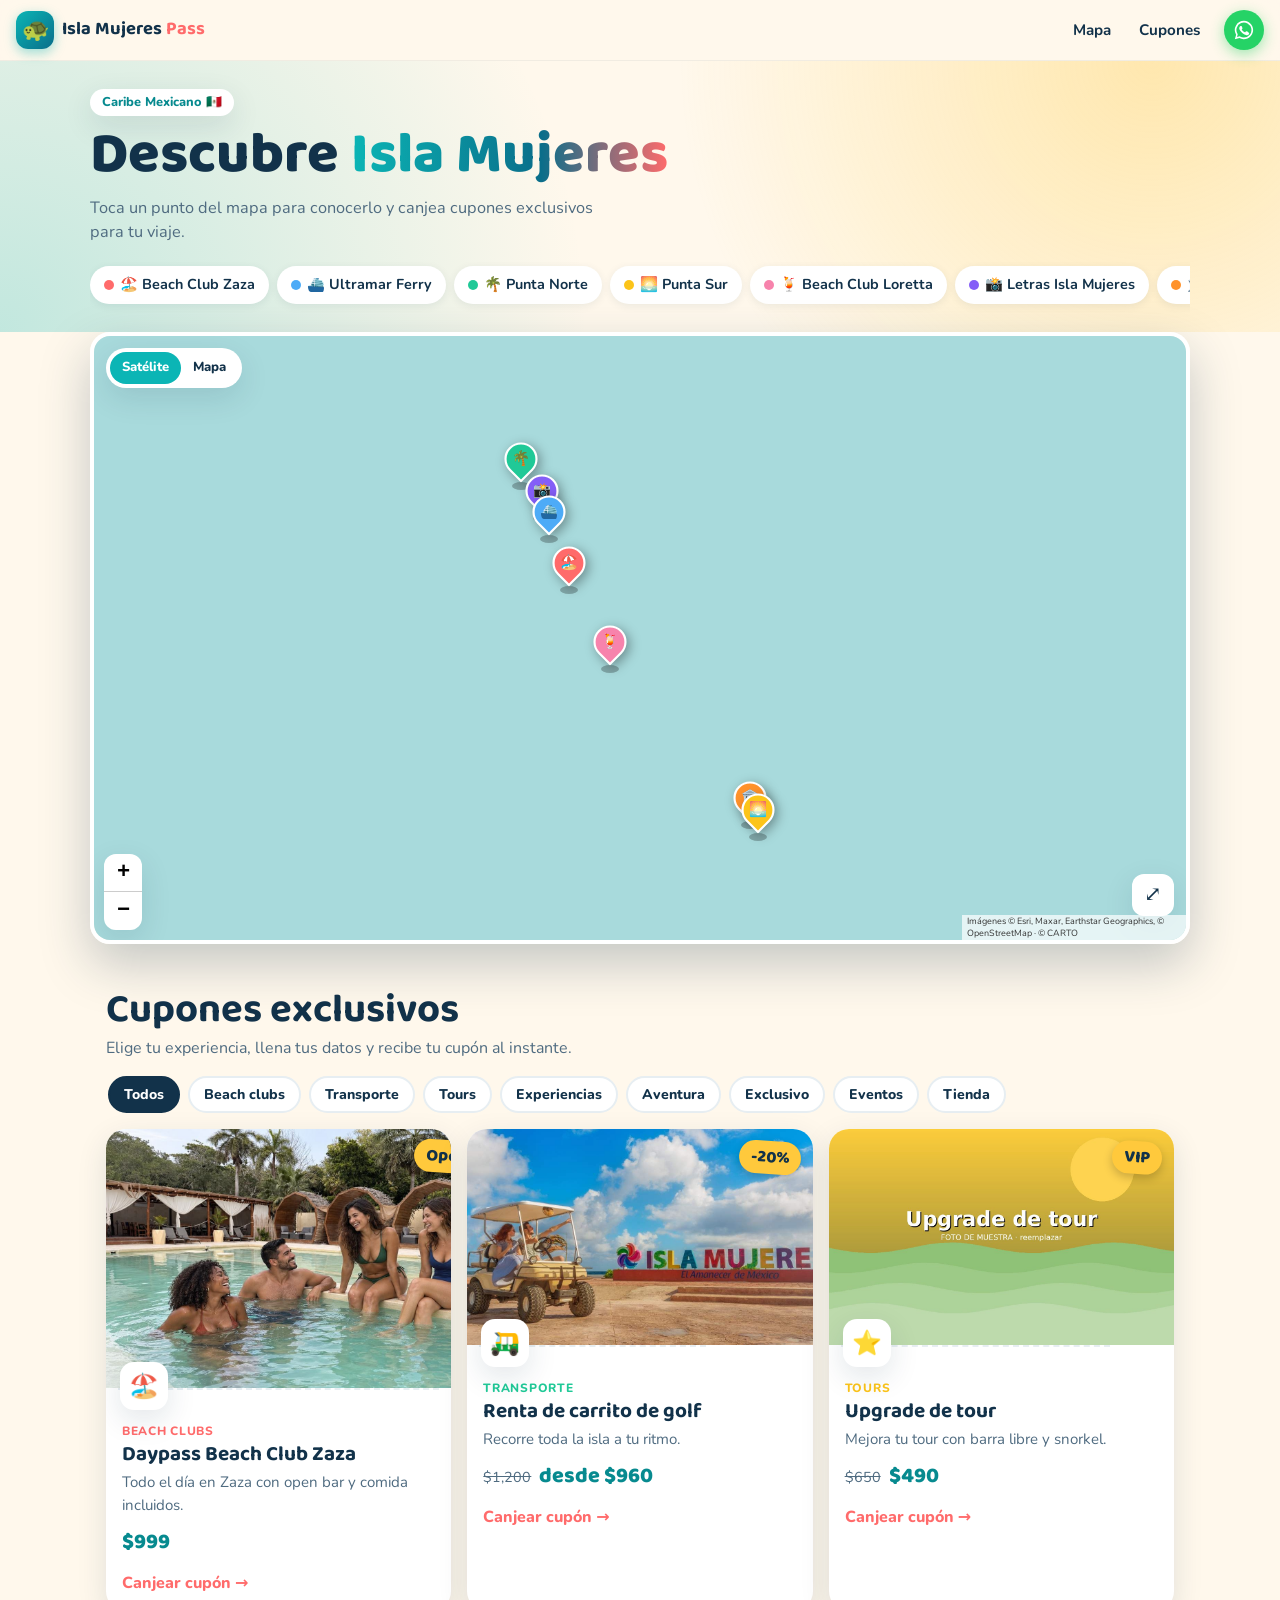
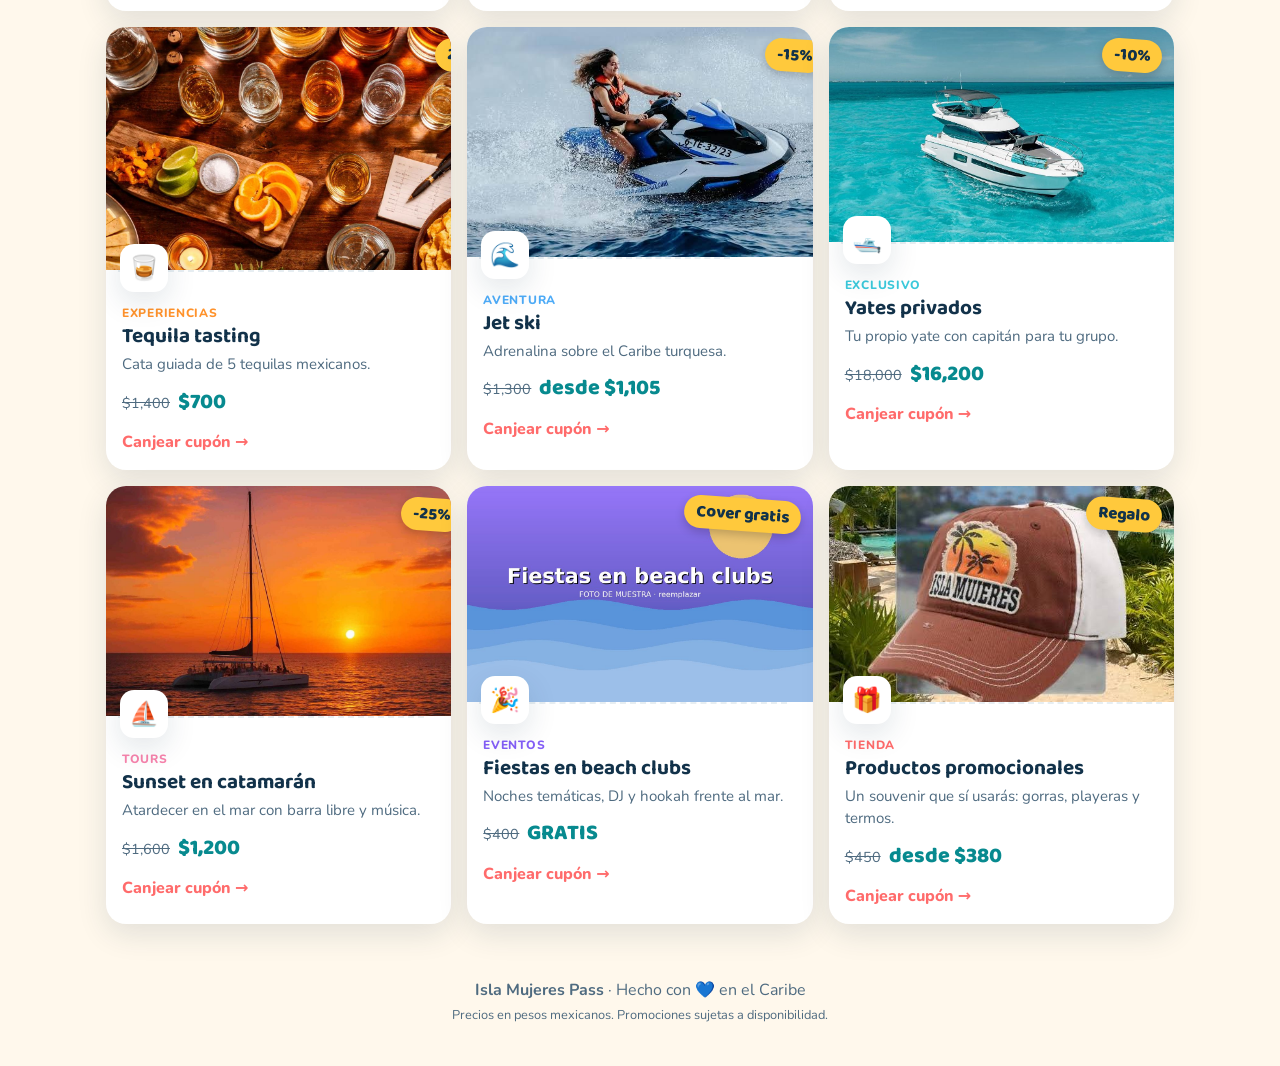
==== commit f88ff86c: "Publicar en viajeredondo.net/experiences/islamujerescupones/ Co-Authored-By: Claude Opus 5.5 <norepl" ====
--- a/sitio/index.html
+++ b/sitio/index.html
@@ -8,7 +8,9 @@
   <meta name="theme-color" content="#0bb5b5">
   <meta property="og:title" content="Isla Mujeres Pass">
   <meta property="og:description" content="Explora la isla en el mapa y canjea cupones exclusivos.">
-  <meta property="og:image" content="assets/img/og.jpg">
+  <meta property="og:image" content="https://viajeredondo.net/experiences/islamujerescupones/assets/img/og.jpg">
+  <meta property="og:url" content="https://viajeredondo.net/experiences/islamujerescupones/">
+  <link rel="canonical" href="https://viajeredondo.net/experiences/islamujerescupones/">
   <link rel="icon" href="assets/img/icono.png">
   <link rel="preconnect" href="https://fonts.googleapis.com">
   <link rel="preconnect" href="https://fonts.gstatic.com" crossorigin>
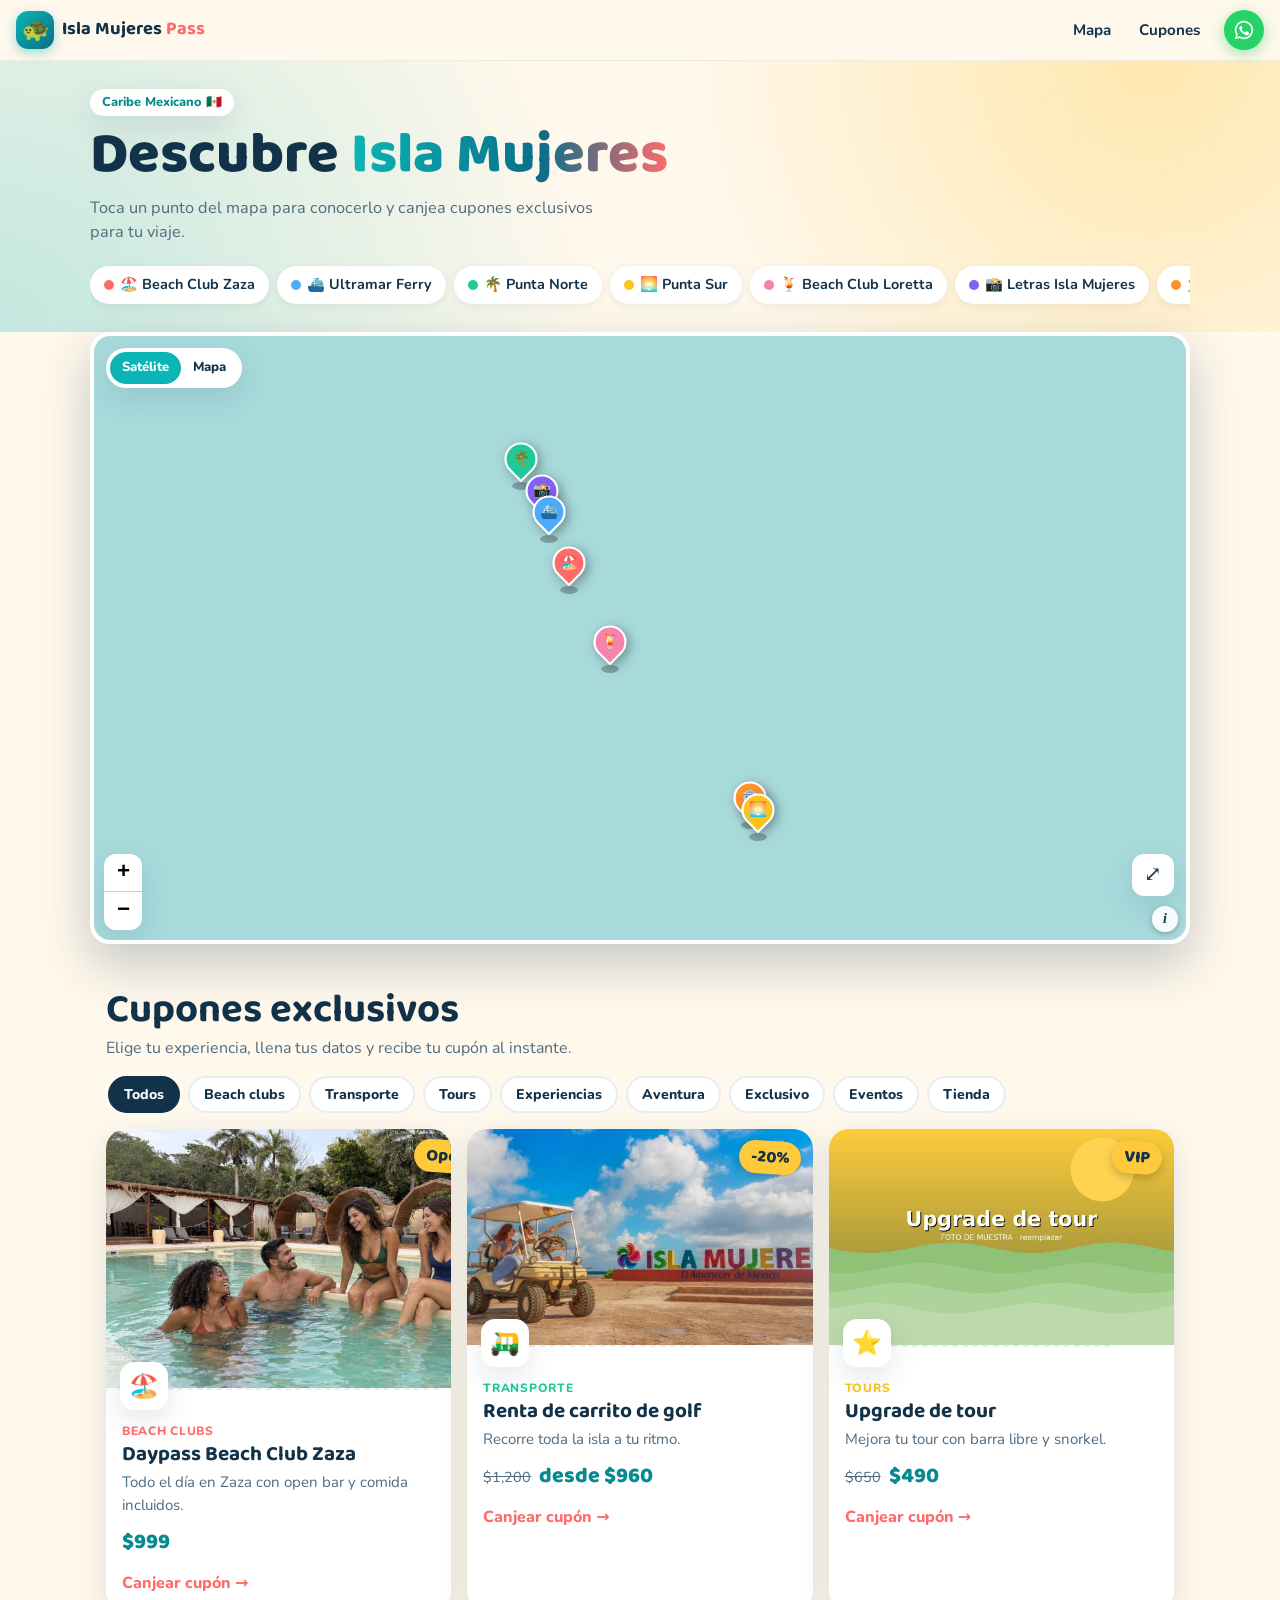
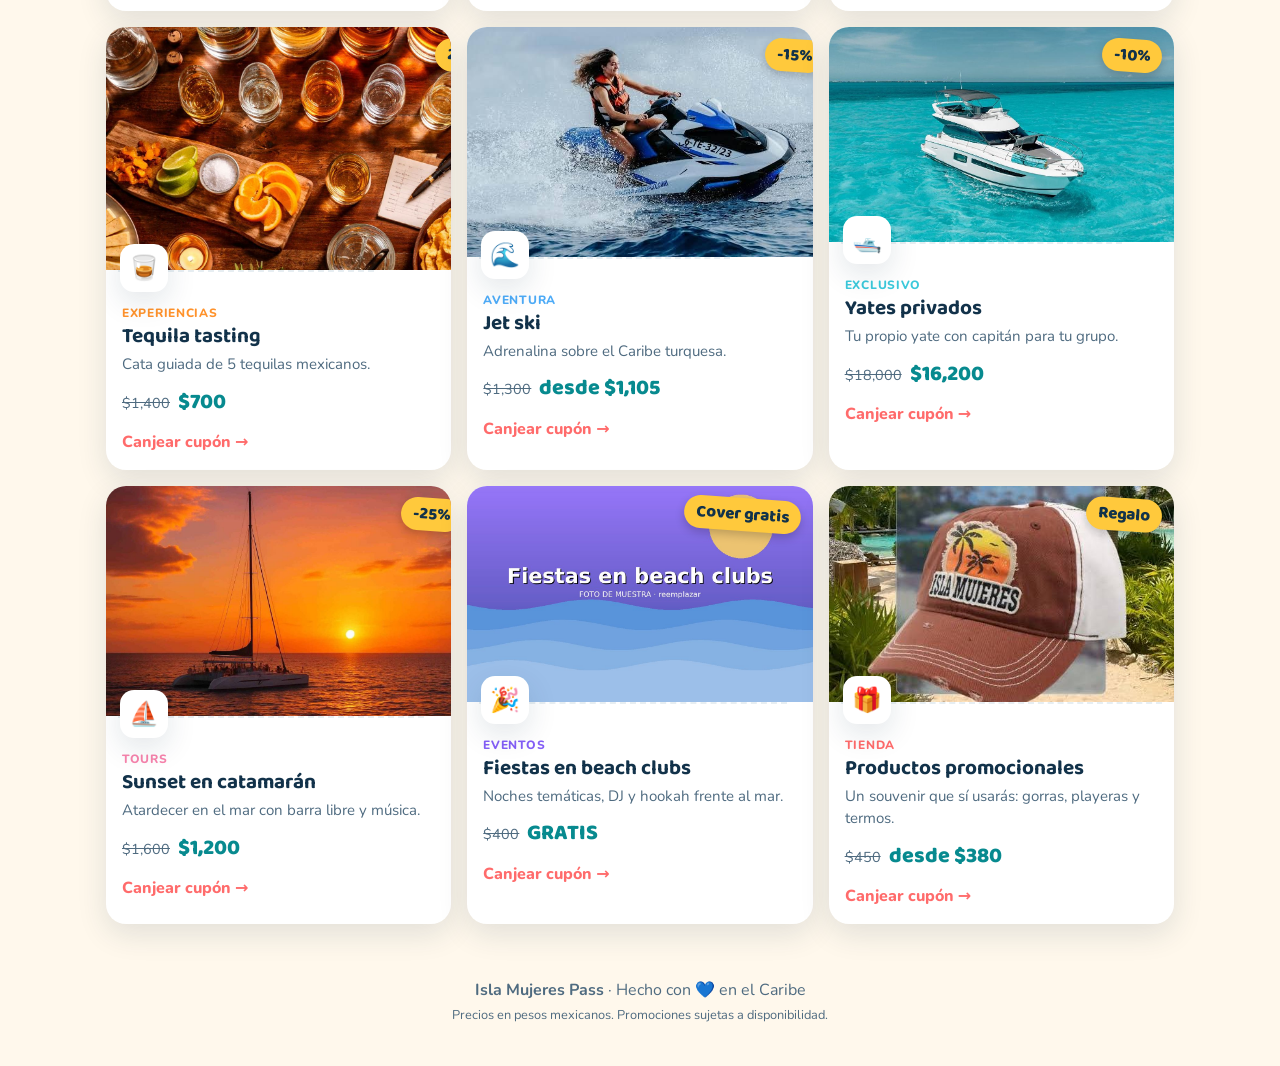
==== commit 7cc22433: "Mapas de Esri sin llave, créditos en botón i, miniatura para compartir Co-Authored-By: Claude Opus 5" ====
--- a/sitio/index.html
+++ b/sitio/index.html
@@ -8,7 +8,11 @@
   <meta name="theme-color" content="#0bb5b5">
   <meta property="og:title" content="Isla Mujeres Pass">
   <meta property="og:description" content="Explora la isla en el mapa y canjea cupones exclusivos.">
-  <meta property="og:image" content="https://viajeredondo.net/experiences/islamujerescupones/assets/img/og.jpg">
+  <meta property="og:type" content="website">
+  <meta property="og:image" content="https://viajeredondo.net/experiences/islamujerescupones/assets/img/og.jpg?v=2">
+  <meta property="og:image:width" content="1200">
+  <meta property="og:image:height" content="630">
+  <meta name="twitter:card" content="summary_large_image">
   <meta property="og:url" content="https://viajeredondo.net/experiences/islamujerescupones/">
   <link rel="canonical" href="https://viajeredondo.net/experiences/islamujerescupones/">
   <link rel="icon" href="assets/img/icono.png">
--- a/sitio/assets/css/estilos.css
+++ b/sitio/assets/css/estilos.css
@@ -117,14 +117,27 @@
 }
 .mapa-capas button.activo { background: var(--turquesa); color: #fff; }
 .mapa-reset {
-  position: absolute; z-index: 500; bottom: 24px; right: 12px; width: 42px; height: 42px;
+  position: absolute; z-index: 500; bottom: 44px; right: 12px; width: 42px; height: 42px;
   border: 0; border-radius: 12px; background: var(--blanco); box-shadow: var(--sombra);
   font-size: 1.3rem; cursor: pointer;
 }
 .leaflet-control-zoom { border: 0 !important; box-shadow: var(--sombra) !important; border-radius: 12px !important; overflow: hidden; }
 .leaflet-control-zoom a { width: 38px !important; height: 38px !important; line-height: 38px !important; }
 .leaflet-container { font-family: var(--fuente); }
-.leaflet-control-attribution { font-size: 9px !important; background: rgba(255, 255, 255, .7) !important; max-width: 70%; }
+.leaflet-control-attribution.creditos {
+  position: relative; width: 26px; height: 26px; padding: 0 !important; margin: 0 8px 8px 0 !important;
+  border-radius: 50%; overflow: hidden; color: transparent; cursor: pointer; white-space: nowrap;
+  background: rgba(255, 255, 255, .9) !important; box-shadow: 0 2px 6px rgba(0, 0, 0, .25); font-size: 10px !important;
+}
+.leaflet-control-attribution.creditos::before {
+  content: "i"; position: absolute; inset: 0; display: grid; place-items: center;
+  font: italic 800 14px Georgia, serif; color: var(--tinta);
+}
+.leaflet-control-attribution.creditos.abierto {
+  width: auto; height: auto; max-width: 75vw; padding: 4px 10px !important; border-radius: 10px;
+  color: var(--tinta); white-space: normal;
+}
+.leaflet-control-attribution.creditos.abierto::before { display: none; }
 
 /* Marcador personalizado */
 .pin { background: none; border: 0; }
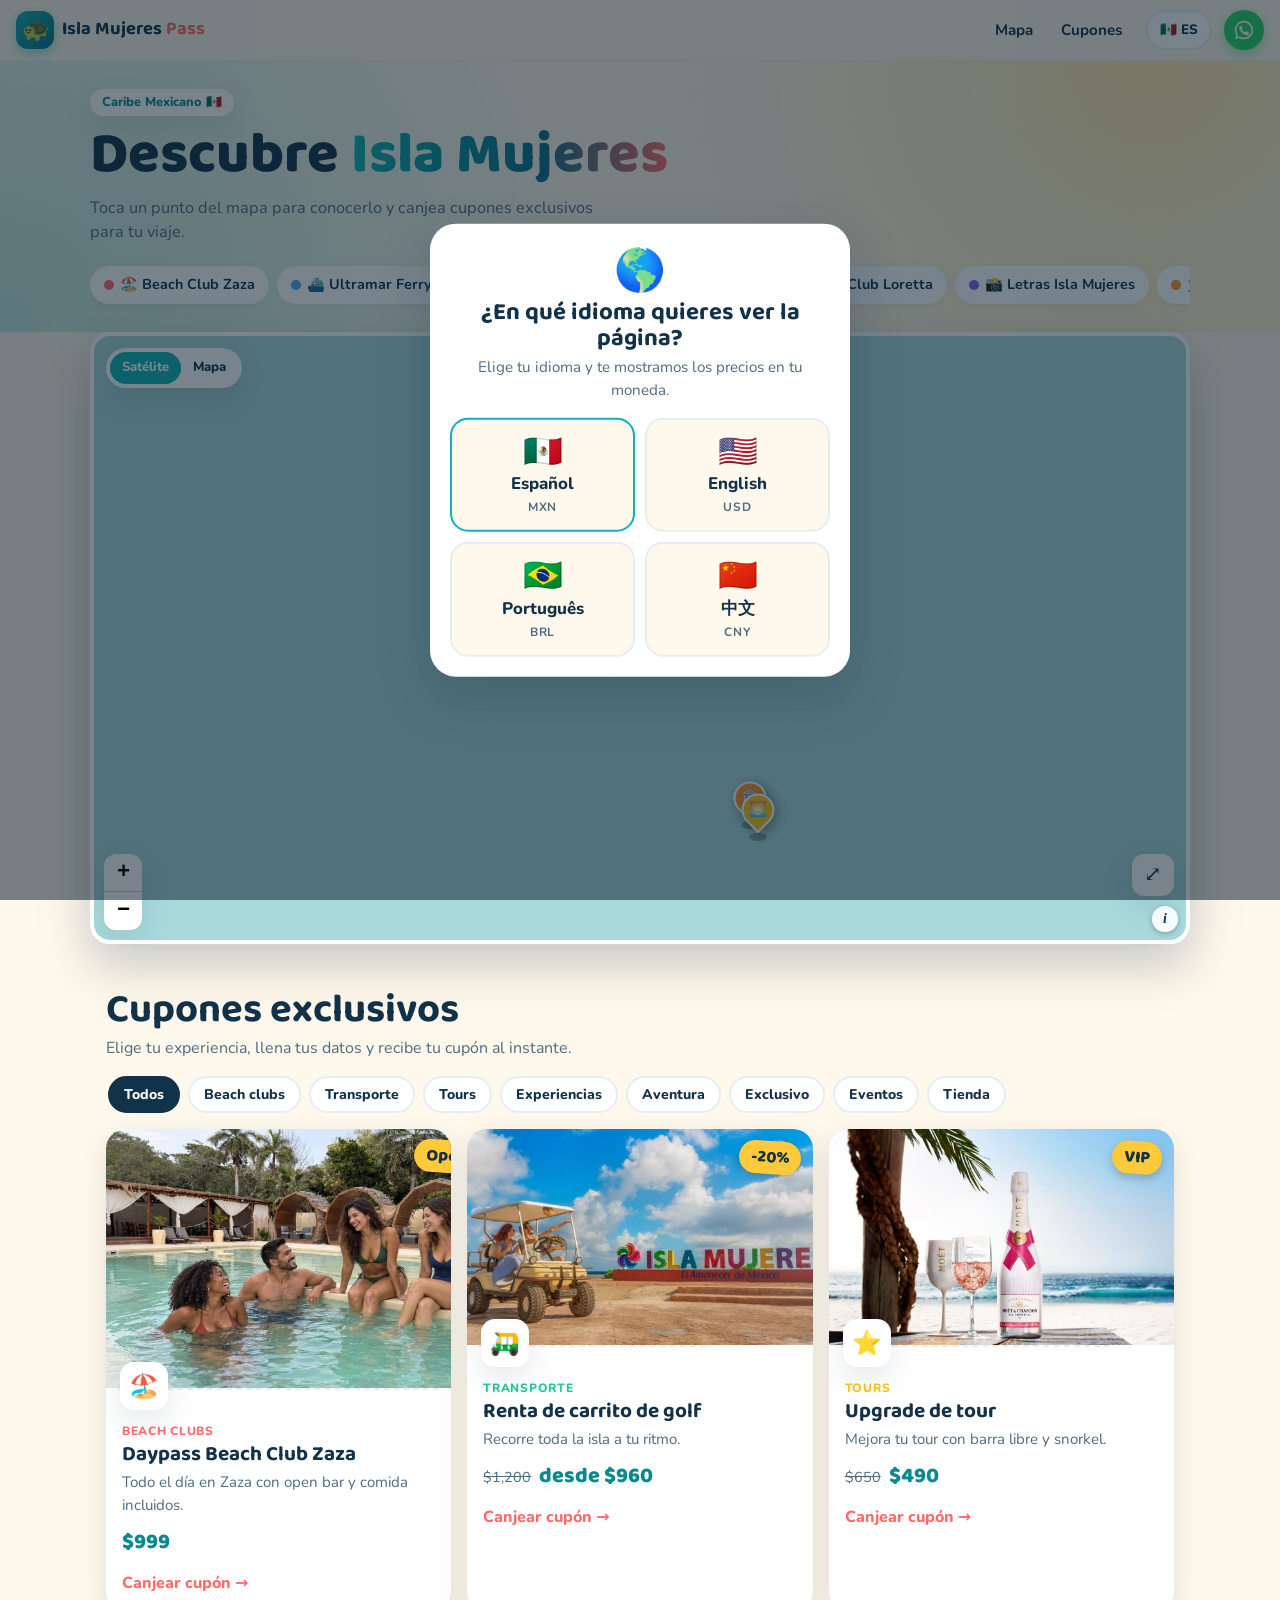
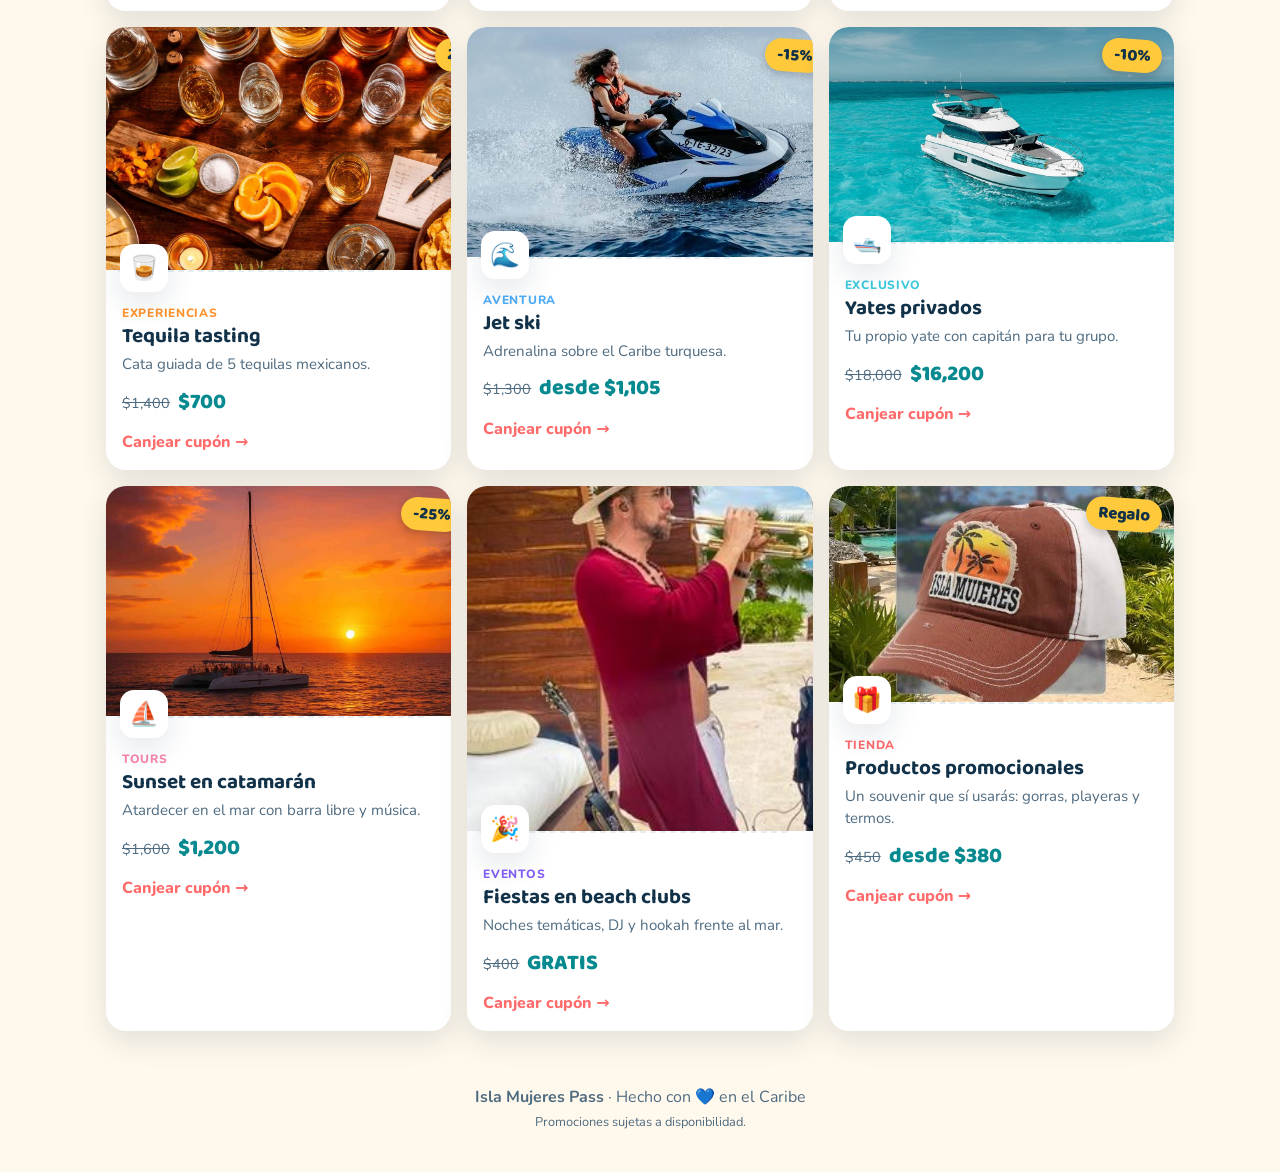
==== commit d21ce00a: "Selector de idioma (ES/EN/PT/ZH), precios en USD/BRL/CNY con +10% y fotos de upgrades y fiestas Co-A" ====
--- a/sitio/index.html
+++ b/sitio/index.html
@@ -29,9 +29,10 @@
       <span class="marca__texto">Isla Mujeres <b>Pass</b></span>
     </a>
     <nav class="barra__nav" aria-label="Secciones">
-      <a href="#mapa">Mapa</a>
-      <a href="#cupones">Cupones</a>
+      <a href="#mapa" data-t="navMapa">Mapa</a>
+      <a href="#cupones" data-t="navCupones">Cupones</a>
     </nav>
+    <button type="button" class="btn-idioma" id="btn-idioma" data-t-aria="elegirIdioma" aria-label="Idioma"><span id="btn-idioma-txt">🌐</span></button>
     <a class="btn-wa-mini" id="wa-header" target="_blank" rel="noopener" aria-label="Escríbenos por WhatsApp">
       <svg viewBox="0 0 24 24" aria-hidden="true"><path fill="currentColor" d="M12 2a10 10 0 0 0-8.6 15.1L2 22l5-1.3A10 10 0 1 0 12 2Zm0 18.2c-1.5 0-3-.4-4.3-1.2l-.3-.2-3 .8.8-2.9-.2-.3A8.2 8.2 0 1 1 12 20.2Zm4.5-6.1c-.2-.1-1.5-.7-1.7-.8-.2-.1-.4-.1-.6.1l-.8 1c-.1.2-.3.2-.5.1a6.7 6.7 0 0 1-3.3-2.9c-.3-.4.2-.4.7-1.3.1-.2 0-.3 0-.5l-.8-1.8c-.2-.5-.4-.4-.6-.4h-.5a1 1 0 0 0-.7.3 3 3 0 0 0-.9 2.2 5.2 5.2 0 0 0 1.1 2.8 11.9 11.9 0 0 0 4.6 4c1.7.7 2.4.8 3.2.7.5-.1 1.5-.6 1.8-1.2.2-.6.2-1.1.1-1.2l-.5-.2Z"/></svg>
     </a>
@@ -40,9 +41,9 @@
   <main id="inicio">
     <section class="hero">
       <div class="hero__texto">
-        <p class="hero__pre">Caribe Mexicano 🇲🇽</p>
-        <h1>Descubre <span>Isla Mujeres</span></h1>
-        <p class="hero__sub">Toca un punto del mapa para conocerlo y canjea cupones exclusivos para tu viaje.</p>
+        <p class="hero__pre" data-t="heroPre">Caribe Mexicano 🇲🇽</p>
+        <h1 data-t="heroTitulo">Descubre <span>Isla Mujeres</span></h1>
+        <p class="hero__sub" data-t="heroSub">Toca un punto del mapa para conocerlo y canjea cupones exclusivos para tu viaje.</p>
       </div>
       <div class="chips" id="chips-puntos" role="list" aria-label="Puntos de interés"></div>
     </section>
@@ -51,17 +52,17 @@
       <div class="mapa-marco">
         <div id="mapa-leaflet"></div>
         <div class="mapa-capas" role="group" aria-label="Tipo de mapa">
-          <button type="button" data-capa="satelite" class="activo">Satélite</button>
-          <button type="button" data-capa="calles">Mapa</button>
+          <button type="button" data-capa="satelite" class="activo" data-t="satelite">Satélite</button>
+          <button type="button" data-capa="calles" data-t="calles">Mapa</button>
         </div>
-        <button type="button" class="mapa-reset" id="mapa-reset" aria-label="Ver toda la isla">⤢</button>
+        <button type="button" class="mapa-reset" id="mapa-reset" data-t-aria="verIsla" aria-label="Ver toda la isla">⤢</button>
       </div>
     </section>
 
     <section id="cupones" class="seccion-cupones">
       <div class="seccion__titulo">
-        <h2>Cupones exclusivos</h2>
-        <p>Elige tu experiencia, llena tus datos y recibe tu cupón al instante.</p>
+        <h2 data-t="cuponesTitulo">Cupones exclusivos</h2>
+        <p data-t="cuponesSub">Elige tu experiencia, llena tus datos y recibe tu cupón al instante.</p>
       </div>
       <div class="filtros" id="filtros" role="tablist" aria-label="Filtrar cupones"></div>
       <div class="cupones" id="lista-cupones"></div>
@@ -69,8 +70,8 @@
   </main>
 
   <footer class="pie">
-    <p><b>Isla Mujeres Pass</b> · Hecho con 💙 en el Caribe</p>
-    <p class="pie__chico">Precios en pesos mexicanos. Promociones sujetas a disponibilidad.</p>
+    <p><b>Isla Mujeres Pass</b> · <span data-t="pie">Hecho con 💙 en el Caribe</span></p>
+    <p class="pie__chico" data-t="pieChico">Promociones sujetas a disponibilidad.</p>
   </footer>
 
   <!-- Modal reutilizable (hoja inferior en móvil, ventana centrada en escritorio) -->
@@ -82,11 +83,23 @@
     </div>
   </div>
 
+  <!-- Selector de idioma -->
+  <div class="modal modal--idioma" id="modal-idioma" aria-hidden="true">
+    <div class="modal__fondo" data-cerrar-idioma></div>
+    <div class="idiomas" role="dialog" aria-modal="true" aria-labelledby="idioma-titulo">
+      <div class="idiomas__icono">🌎</div>
+      <h2 id="idioma-titulo">¿En qué idioma quieres ver la página?</h2>
+      <p id="idioma-sub">Elige tu idioma y te mostramos los precios en tu moneda.</p>
+      <div class="idiomas__lista" id="idiomas-lista"></div>
+    </div>
+  </div>
+
   <div class="aviso" id="aviso" role="status" aria-live="polite"></div>
 
   <script src="assets/vendor/leaflet/leaflet.js"></script>
   <script src="assets/vendor/qrcode.js"></script>
   <script src="assets/js/datos.js"></script>
+  <script src="assets/js/idiomas.js"></script>
   <script src="assets/js/app.js"></script>
 </body>
 </html>
--- a/sitio/assets/css/estilos.css
+++ b/sitio/assets/css/estilos.css
@@ -378,3 +378,37 @@
 @media (prefers-reduced-motion: reduce) {
   *, *::before, *::after { animation: none !important; transition: none !important; scroll-behavior: auto !important; }
 }
+
+/* ----- Idioma y moneda ----- */
+.btn-idioma {
+  height: 40px; padding: 0 12px; border: 2px solid var(--linea); border-radius: 999px; background: var(--blanco);
+  font-weight: 800; font-size: .85rem; cursor: pointer; white-space: nowrap;
+}
+.nota-mxn { display: block; font-size: .74rem; color: var(--tinta-suave); font-weight: 600; margin-top: 2px; opacity: .85; }
+.precios td .nota-mxn { text-align: right; }
+.cupon .nota-mxn { margin-top: -2px; }
+.modal--idioma { z-index: 2500; }
+.idiomas {
+  position: absolute; left: 50%; top: 50%; transform: translate(-50%, -50%); width: min(420px, calc(100vw - 32px));
+  background: var(--blanco); border-radius: 26px; padding: 26px 20px 20px; text-align: center;
+  box-shadow: var(--sombra-fuerte); animation: zoomInIdioma .3s cubic-bezier(.2, .9, .3, 1.2);
+}
+@keyframes zoomInIdioma { from { opacity: 0; transform: translate(-50%, -46%) scale(.94); } }
+.idiomas__icono { font-size: 2.6rem; line-height: 1; }
+.idiomas h2 { font-size: 1.5rem; margin: 8px 0 4px; }
+.idiomas p { margin: 0 0 16px; color: var(--tinta-suave); font-size: .95rem; }
+.idiomas__lista { display: grid; gap: 10px; grid-template-columns: 1fr 1fr; }
+.idioma {
+  display: flex; flex-direction: column; align-items: center; gap: 2px; padding: 14px 8px; cursor: pointer;
+  border: 2px solid var(--linea); border-radius: 18px; background: var(--arena); transition: transform .12s ease, border-color .2s ease;
+}
+.idioma:hover, .idioma:focus-visible { border-color: var(--turquesa); outline: none; }
+.idioma:active { transform: scale(.96); }
+.idioma.activo { border-color: var(--turquesa); background: color-mix(in srgb, var(--turquesa) 10%, white); }
+.idioma__bandera { font-size: 2rem; line-height: 1.1; }
+.idioma__nombre { font-weight: 800; font-size: 1.05rem; }
+.idioma__moneda { font-size: .75rem; font-weight: 700; color: var(--tinta-suave); letter-spacing: .06em; }
+.exito__precio { display: flex; flex-direction: column; align-items: center; gap: 0; margin-top: 12px; }
+.exito__precio span { font-size: .85rem; color: var(--tinta-suave); font-weight: 700; }
+.exito__precio b { font-family: var(--fuente-titulo); font-size: 2rem; color: var(--turquesa-osc); line-height: 1.1; }
+.exito__pesos { font-size: .82rem; color: var(--tinta-suave); font-weight: 700; }
